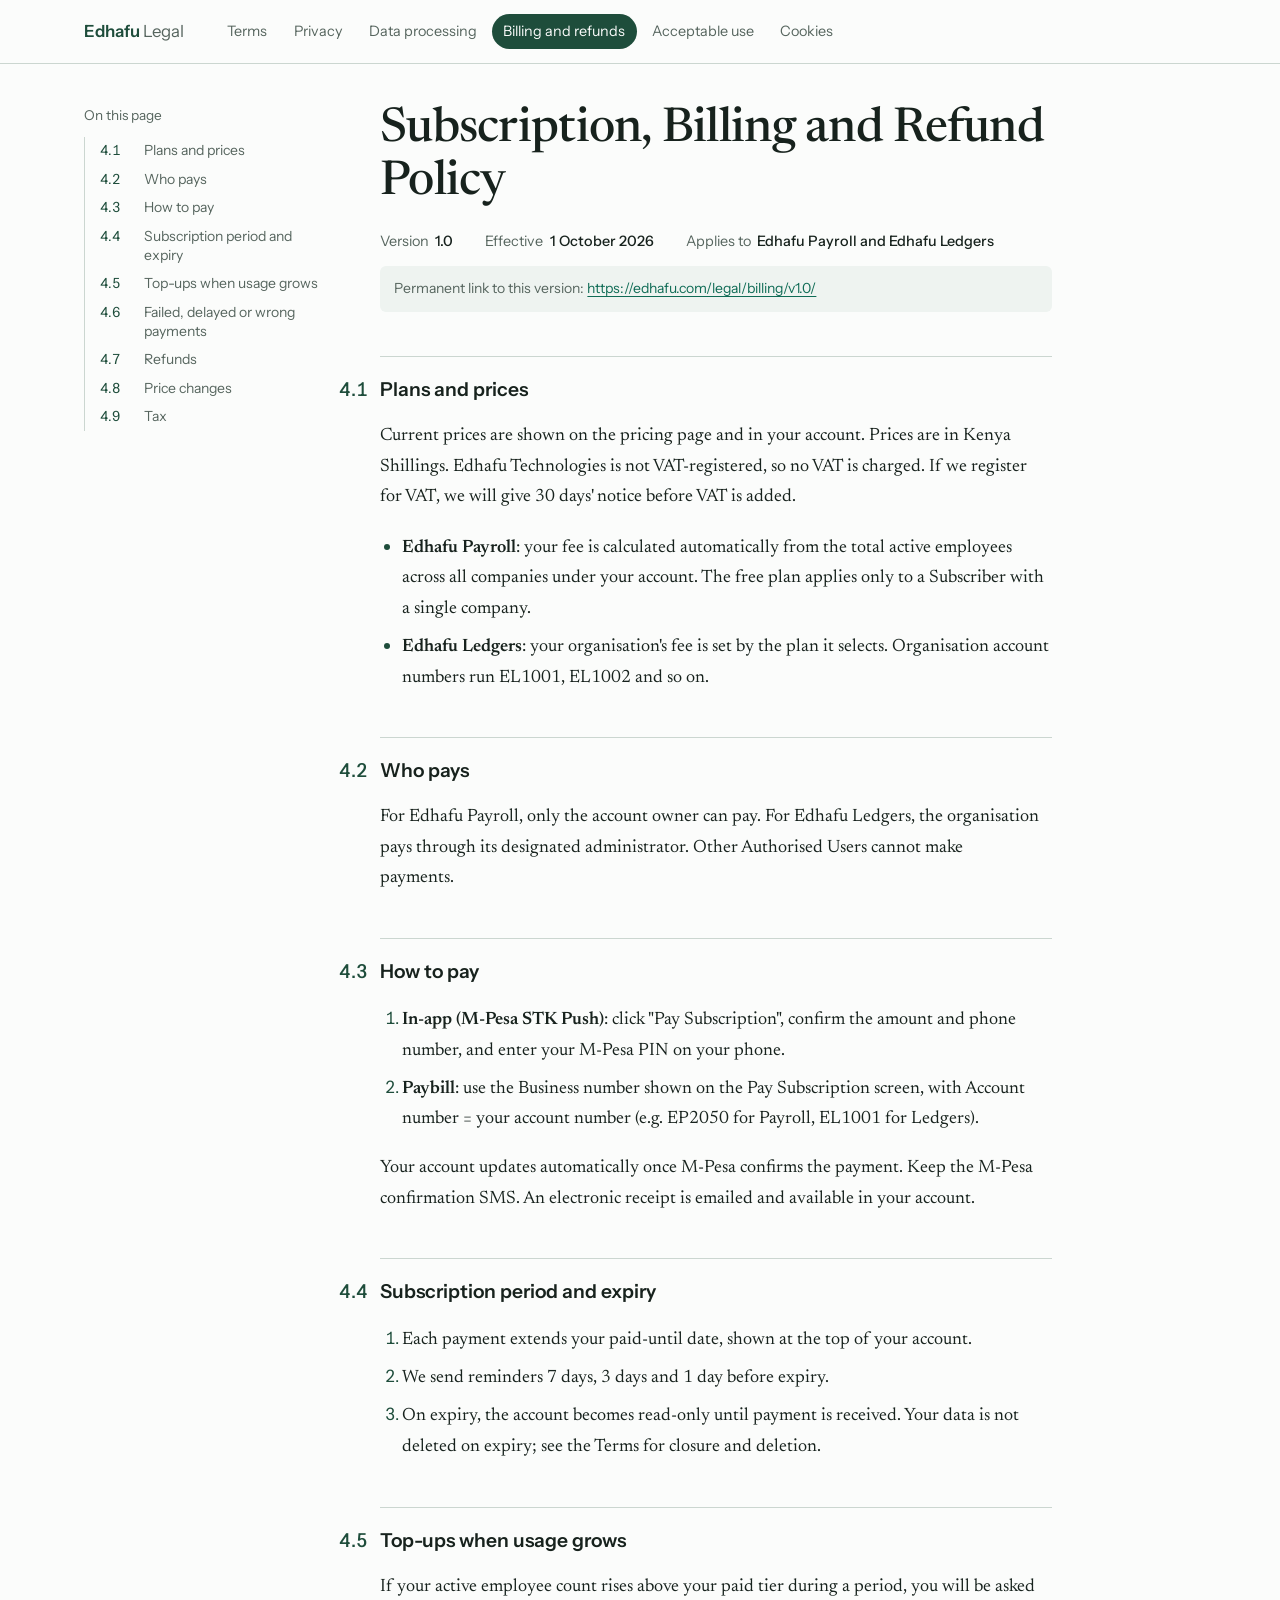
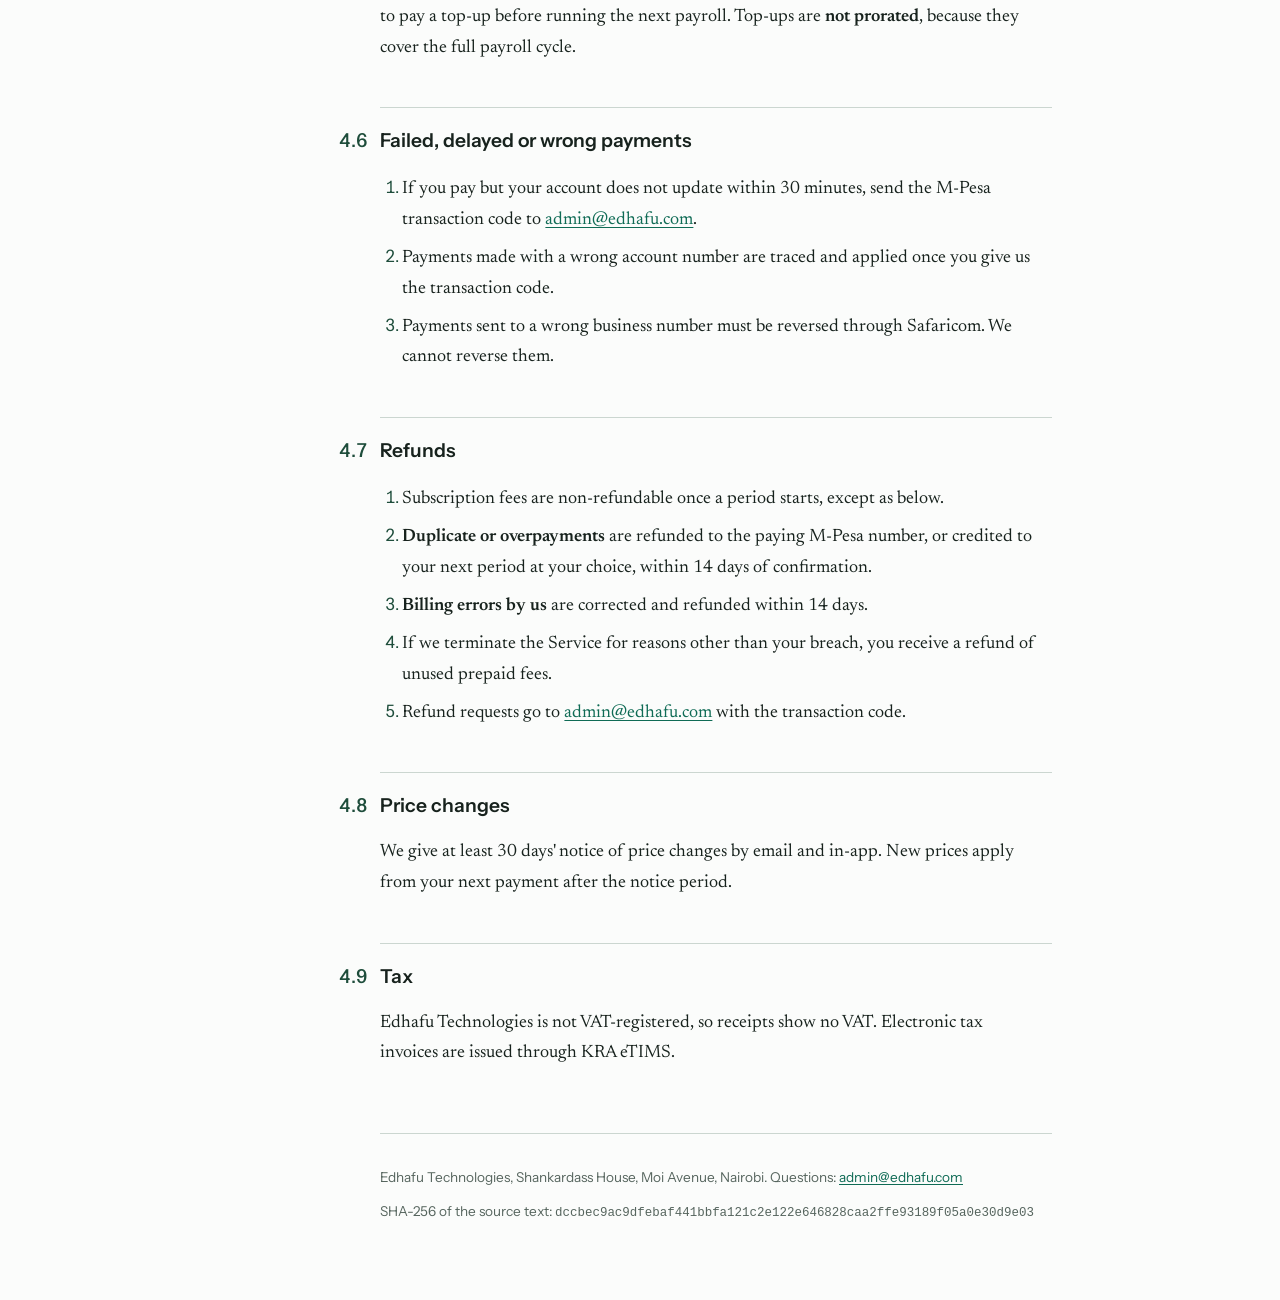
==== legal/billing/index.html @ 3db2291e "Add legal pages v1.0" ====
<!doctype html>
<html lang="en-KE">
<head>
<meta charset="utf-8">
<meta name="viewport" content="width=device-width, initial-scale=1, viewport-fit=cover">
<title>Subscription, Billing and Refund Policy | Edhafu</title>
<meta name="description" content="Edhafu Subscription, Billing and Refund Policy, version 1.0, effective 1 October 2026.">
<link rel="canonical" href="https://edhafu.com/legal/billing/">
<link rel="preconnect" href="https://fonts.googleapis.com">
<link rel="preconnect" href="https://fonts.gstatic.com" crossorigin>
<link href="https://fonts.googleapis.com/css2?family=Instrument+Sans:wght@400;500;600&family=Newsreader:opsz,wght@6..72,400;6..72,500;6..72,600&display=swap" rel="stylesheet">
<link rel="stylesheet" href="/legal/legal.css">
</head>
<body>
<header class="top">
  <div class="bar">
    <a class="brand" href="/legal/">Edhafu <span>Legal</span></a>
    <nav class="docs" aria-label="Legal documents"><a href="/legal/terms/">Terms</a><a href="/legal/privacy/">Privacy</a><a href="/legal/dpa/">Data processing</a><a href="/legal/billing/" aria-current="page">Billing and refunds</a><a href="/legal/aup/">Acceptable use</a><a href="/legal/cookies/">Cookies</a></nav>
  </div>
</header>
<div class="layout">
  <aside class="toc" aria-label="Sections"><p class="toc-h">On this page</p><ol><li><a href="#s4-1"><span>4.1</span>Plans and prices</a></li><li><a href="#s4-2"><span>4.2</span>Who pays</a></li><li><a href="#s4-3"><span>4.3</span>How to pay</a></li><li><a href="#s4-4"><span>4.4</span>Subscription period and expiry</a></li><li><a href="#s4-5"><span>4.5</span>Top-ups when usage grows</a></li><li><a href="#s4-6"><span>4.6</span>Failed, delayed or wrong payments</a></li><li><a href="#s4-7"><span>4.7</span>Refunds</a></li><li><a href="#s4-8"><span>4.8</span>Price changes</a></li><li><a href="#s4-9"><span>4.9</span>Tax</a></li></ol></aside>
  <main>
    <h1>Subscription, Billing and Refund Policy</h1>
    <dl class="meta">
      <div><dt>Version</dt><dd>1.0</dd></div>
      <div><dt>Effective</dt><dd><time datetime="2026-10-01">1 October 2026</time></dd></div>
      <div><dt>Applies to</dt><dd>Edhafu Payroll and Edhafu Ledgers</dd></div>
    </dl>
    <p class="pin">Permanent link to this version: <a href="/legal/billing/v1.0/">https://edhafu.com/legal/billing/v1.0/</a></p>
    <article class="doc"><h3 id="s4-1"><span class="num">4.1</span>Plans and prices</h3>
<p>Current prices are shown on the pricing page and in your account. Prices are in Kenya Shillings. Edhafu Technologies is not VAT-registered, so no VAT is charged. If we register for VAT, we will give 30 days' notice before VAT is added.</p>
<ul>
<li><strong>Edhafu Payroll</strong>: your fee is calculated automatically from the total active employees across all companies under your account. The free plan applies only to a Subscriber with a single company.</li>
<li><strong>Edhafu Ledgers</strong>: your organisation's fee is set by the plan it selects. Organisation account numbers run EL1001, EL1002 and so on.</li>
</ul>
<h3 id="s4-2"><span class="num">4.2</span>Who pays</h3>
<p>For Edhafu Payroll, only the account owner can pay. For Edhafu Ledgers, the organisation pays through its designated administrator. Other Authorised Users cannot make payments.</p>
<h3 id="s4-3"><span class="num">4.3</span>How to pay</h3>
<ol>
<li><strong>In-app (M-Pesa STK Push)</strong>: click "Pay Subscription", confirm the amount and phone number, and enter your M-Pesa PIN on your phone.</li>
<li><strong>Paybill</strong>: use the Business number shown on the Pay Subscription screen, with Account number = your account number (e.g. EP2050 for Payroll, EL1001 for Ledgers).</li>
</ol>
<p>Your account updates automatically once M-Pesa confirms the payment. Keep the M-Pesa confirmation SMS. An electronic receipt is emailed and available in your account.</p>
<h3 id="s4-4"><span class="num">4.4</span>Subscription period and expiry</h3>
<ol>
<li>Each payment extends your paid-until date, shown at the top of your account.</li>
<li>We send reminders 7 days, 3 days and 1 day before expiry.</li>
<li>On expiry, the account becomes read-only until payment is received. Your data is not deleted on expiry; see the Terms for closure and deletion.</li>
</ol>
<h3 id="s4-5"><span class="num">4.5</span>Top-ups when usage grows</h3>
<p>If your active employee count rises above your paid tier during a period, you will be asked to pay a top-up before running the next payroll. Top-ups are <strong>not prorated</strong>, because they cover the full payroll cycle.</p>
<h3 id="s4-6"><span class="num">4.6</span>Failed, delayed or wrong payments</h3>
<ol>
<li>If you pay but your account does not update within 30 minutes, send the M-Pesa transaction code to <a href="mailto:admin@edhafu.com">admin@edhafu.com</a>.</li>
<li>Payments made with a wrong account number are traced and applied once you give us the transaction code.</li>
<li>Payments sent to a wrong business number must be reversed through Safaricom. We cannot reverse them.</li>
</ol>
<h3 id="s4-7"><span class="num">4.7</span>Refunds</h3>
<ol>
<li>Subscription fees are non-refundable once a period starts, except as below.</li>
<li><strong>Duplicate or overpayments</strong> are refunded to the paying M-Pesa number, or credited to your next period at your choice, within 14 days of confirmation.</li>
<li><strong>Billing errors by us</strong> are corrected and refunded within 14 days.</li>
<li>If we terminate the Service for reasons other than your breach, you receive a refund of unused prepaid fees.</li>
<li>Refund requests go to <a href="mailto:admin@edhafu.com">admin@edhafu.com</a> with the transaction code.</li>
</ol>
<h3 id="s4-8"><span class="num">4.8</span>Price changes</h3>
<p>We give at least 30 days' notice of price changes by email and in-app. New prices apply from your next payment after the notice period.</p>
<h3 id="s4-9"><span class="num">4.9</span>Tax</h3>
<p>Edhafu Technologies is not VAT-registered, so receipts show no VAT. Electronic tax invoices are issued through KRA eTIMS.</p></article>
    <footer class="foot">
      <p>Edhafu Technologies, Shankardass House, Moi Avenue, Nairobi. Questions: <a href="mailto:admin@edhafu.com">admin@edhafu.com</a></p>
      <p class="hash">SHA-256 of the source text: <code>dccbec9ac9dfebaf441bbfa121c2e122e646828caa2ffe93189f05a0e30d9e03</code></p>
    </footer>
  </main>
</div>
</body>
</html>
---- legal/legal.css ----
:root {
  --ink: #17221d;
  --muted: #56655e;
  --page: #fbfcfb;
  --panel: #eef3f0;
  --rule: #cbd6d0;
  --green: #1e4d3b;
  --link: #0f6b55;
  --serif: "Newsreader", Georgia, "Times New Roman", serif;
  --sans: "Instrument Sans", system-ui, -apple-system, "Segoe UI", Roboto, sans-serif;
  box-sizing: border-box;
  padding-top: env(safe-area-inset-top, 0px);
  padding-bottom: env(safe-area-inset-bottom, 0px);
}
@media (prefers-color-scheme: dark) {
  :root {
    --ink: #e4ebe7; --muted: #9fb0a8; --page: #121916; --panel: #1b2520;
    --rule: #2e3c35; --green: #7fc4a4; --link: #8fd6b6;
  }
}
*, *::before, *::after { box-sizing: inherit; }
html { scroll-padding-top: calc(env(safe-area-inset-top, 0px) + 5rem); }
body {
  margin: 0; background: var(--page); color: var(--ink);
  font: 400 1.125rem/1.7 var(--serif);
  -webkit-text-size-adjust: 100%;
}
a { color: var(--link); text-underline-offset: 0.18em; }
a:focus-visible { outline: 2px solid var(--link); outline-offset: 2px; border-radius: 2px; }

/* Header */
.top {
  position: sticky; top: env(safe-area-inset-top, 0px); z-index: 5;
  background: var(--page); border-bottom: 1px solid var(--rule);
}
.bar {
  max-width: 72rem; margin: 0 auto; padding: 0.85rem 1.25rem;
  display: flex; align-items: center; gap: 2rem; font-family: var(--sans);
}
.brand { font-weight: 600; font-size: 1.05rem; color: var(--green); text-decoration: none; white-space: nowrap; }
.brand span { font-weight: 400; color: var(--muted); }
.docs { display: flex; gap: 0.25rem; overflow-x: auto; scrollbar-width: none; }
.docs::-webkit-scrollbar { display: none; }
.docs a {
  font-size: 0.9rem; color: var(--muted); text-decoration: none; white-space: nowrap;
  padding: 0.35rem 0.7rem; border-radius: 999px;
}
.docs a:hover { color: var(--ink); background: var(--panel); }
.docs a[aria-current="page"] { color: var(--page); background: var(--green); }

/* Layout */
.layout {
  max-width: 72rem; margin: 0 auto; padding: 2.5rem 1.25rem 4rem;
  display: grid; grid-template-columns: 15rem minmax(0, 1fr); gap: 3.5rem;
}
.toc { position: sticky; top: 5.5rem; align-self: start; max-height: calc(100vh - 7rem); overflow-y: auto; font-family: var(--sans); }
.toc-h { font-size: 0.85rem; color: var(--muted); margin: 0 0 0.6rem; }
.toc ol { list-style: none; margin: 0; padding: 0; border-left: 1px solid var(--rule); }
.toc a {
  display: flex; gap: 0.6rem; padding: 0.3rem 0 0.3rem 0.9rem; margin-left: -1px;
  font-size: 0.875rem; line-height: 1.35; color: var(--muted); text-decoration: none;
  border-left: 2px solid transparent;
}
.toc a span { min-width: 2.1rem; color: var(--green); font-variant-numeric: tabular-nums; }
.toc a:hover { color: var(--ink); border-left-color: var(--green); }

main { min-width: 0; max-width: 42rem; }
h1 {
  font: 500 clamp(2.1rem, 4.5vw, 3rem)/1.1 var(--serif);
  letter-spacing: -0.015em; margin: 0 0 1.25rem; color: var(--ink);
}
.meta { display: flex; flex-wrap: wrap; gap: 0.5rem 2rem; margin: 0 0 0.75rem; font-family: var(--sans); font-size: 0.9rem; }
.meta div { display: flex; gap: 0.4rem; }
.meta dt { color: var(--muted); }
.meta dd { margin: 0; font-weight: 500; }
.pin {
  font-family: var(--sans); font-size: 0.875rem; color: var(--muted);
  background: var(--panel); padding: 0.7rem 0.9rem; border-radius: 6px; margin: 0 0 2.5rem;
  overflow-wrap: anywhere;
}

/* Document body: clause numbers hang in the margin like a statute */
.doc h3 {
  position: relative; font: 600 1.2rem/1.35 var(--sans); color: var(--ink);
  margin: 2.75rem 0 0.75rem; padding-top: 1.25rem; border-top: 1px solid var(--rule);
}
.doc h3 .num {
  position: absolute; left: -4.25rem; width: 3.5rem; text-align: right;
  color: var(--green); font-weight: 500; font-variant-numeric: tabular-nums;
}
.doc p, .doc li { max-width: 66ch; }
.doc ol, .doc ul { padding-left: 1.4rem; }
.doc li { margin: 0.35rem 0; }
.doc li::marker { color: var(--green); font-family: var(--sans); font-size: 0.95em; }
.doc strong { font-weight: 600; }

.tablewrap { overflow-x: auto; margin: 1.25rem 0 1.5rem; border: 1px solid var(--rule); border-radius: 6px; }
table { border-collapse: collapse; width: 100%; font: 400 0.9rem/1.5 var(--sans); }
th, td { text-align: left; vertical-align: top; padding: 0.65rem 0.8rem; border-bottom: 1px solid var(--rule); }
th { background: var(--panel); font-weight: 600; white-space: nowrap; }
tr:last-child td { border-bottom: 0; }

.foot { margin-top: 4rem; padding-top: 1.25rem; border-top: 1px solid var(--rule); font: 0.85rem/1.5 var(--sans); color: var(--muted); }
.hash code { font-size: 0.78rem; word-break: break-all; overflow-wrap: anywhere; }
main { width: 100%; }

/* Hub */
.hub { max-width: 42rem; margin: 0 auto; padding: 3rem 1.25rem 4rem; }
.lead { color: var(--muted); max-width: 60ch; }
.list { list-style: none; padding: 0; margin: 2rem 0 0; border-top: 1px solid var(--rule); }
.list li { display: flex; justify-content: space-between; gap: 1rem; flex-wrap: wrap; padding: 1rem 0; border-bottom: 1px solid var(--rule); }
.list a { text-decoration: none; font-size: 1.2rem; }
.list a strong { font-weight: 500; }
.list span { font: 0.85rem/2 var(--sans); color: var(--muted); }

@media (max-width: 960px) {
  .layout { grid-template-columns: minmax(0, 1fr); gap: 0; padding-top: 1.75rem; }
  .toc { display: none; }
  main { margin: 0 auto; }
  .doc h3 .num { position: static; display: inline-block; width: auto; margin-right: 0.6rem; }
}
@media (max-width: 640px) {
  body { font-size: 1.0625rem; }
  .bar { flex-direction: column; align-items: flex-start; gap: 0.6rem; }
  .docs { width: 100%; }
}
@media (prefers-reduced-motion: no-preference) { html { scroll-behavior: smooth; } }
@media print {
  .top, .toc, .pin { display: none; }
  body { background: #fff; color: #000; font-size: 11pt; }
  .layout { display: block; padding: 0; }
  .doc h3 .num { position: static; margin-right: 0.5rem; }
  a { color: #000; }
}
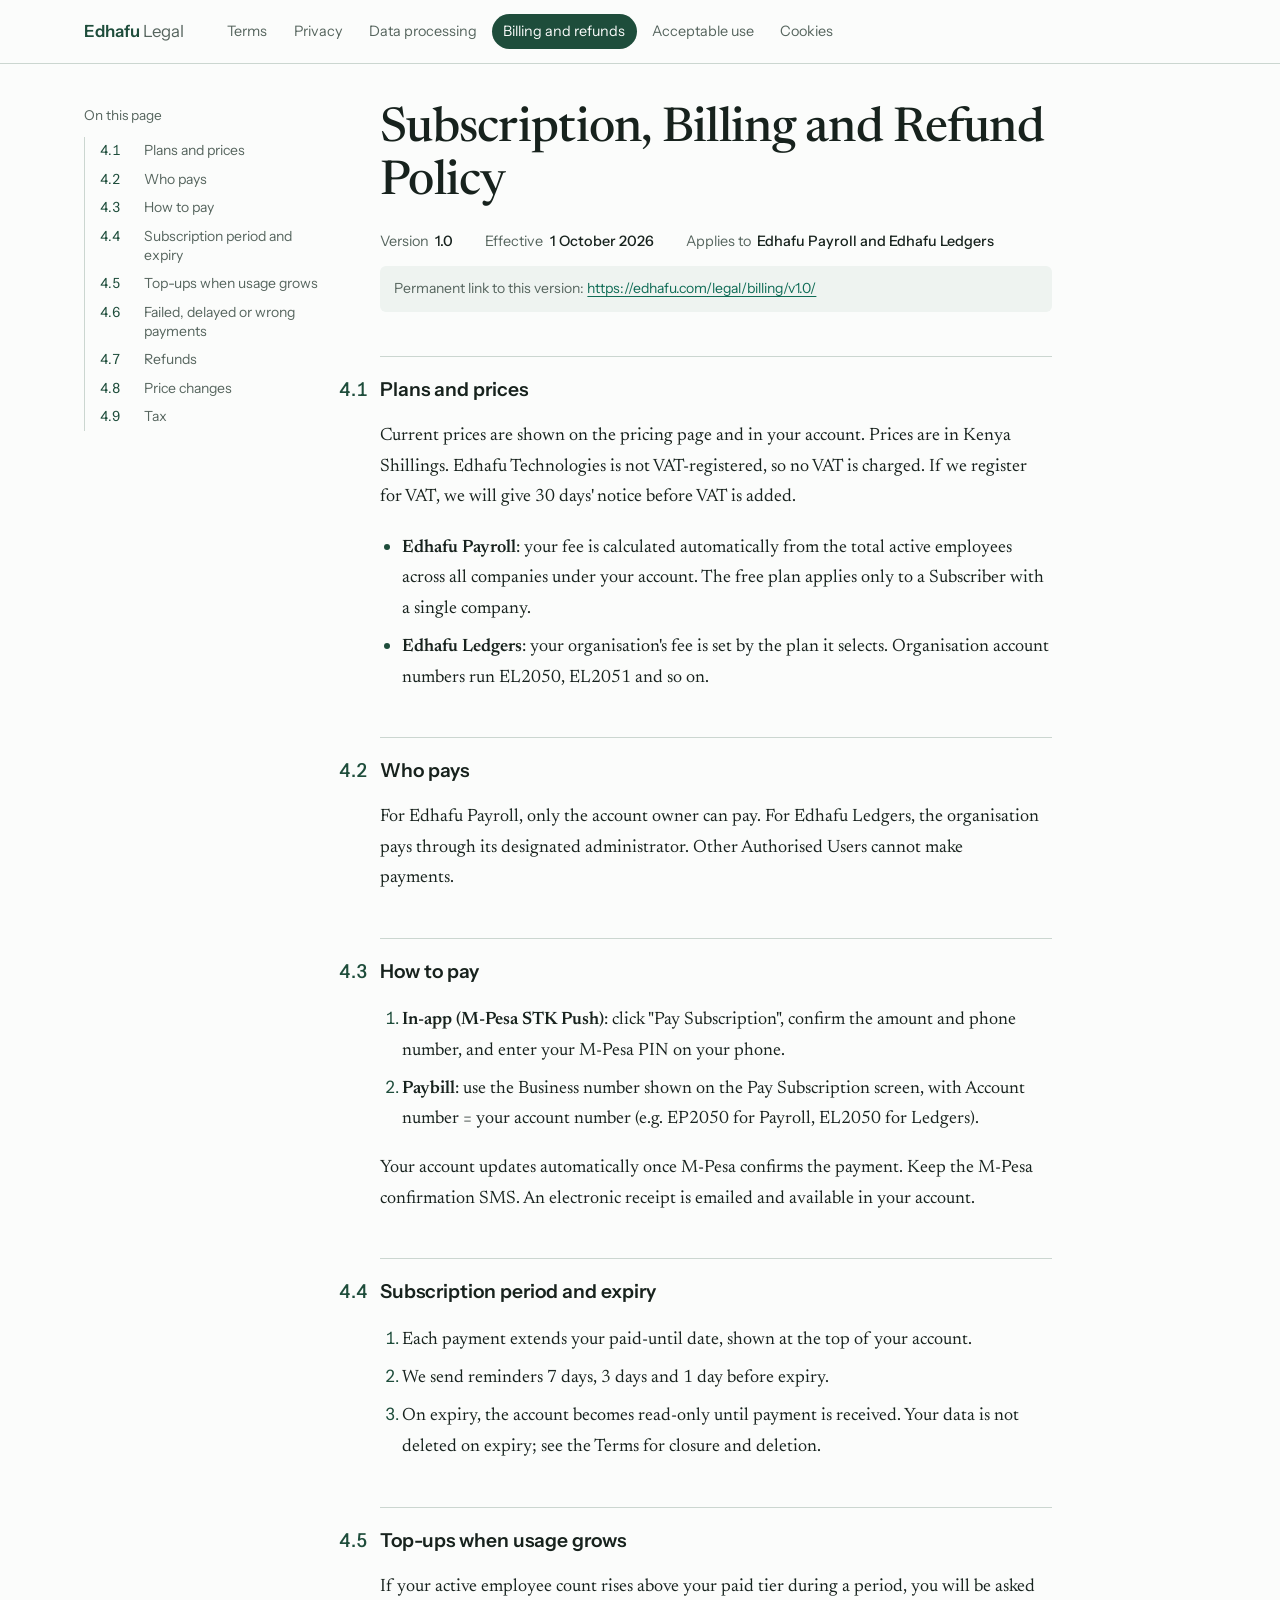
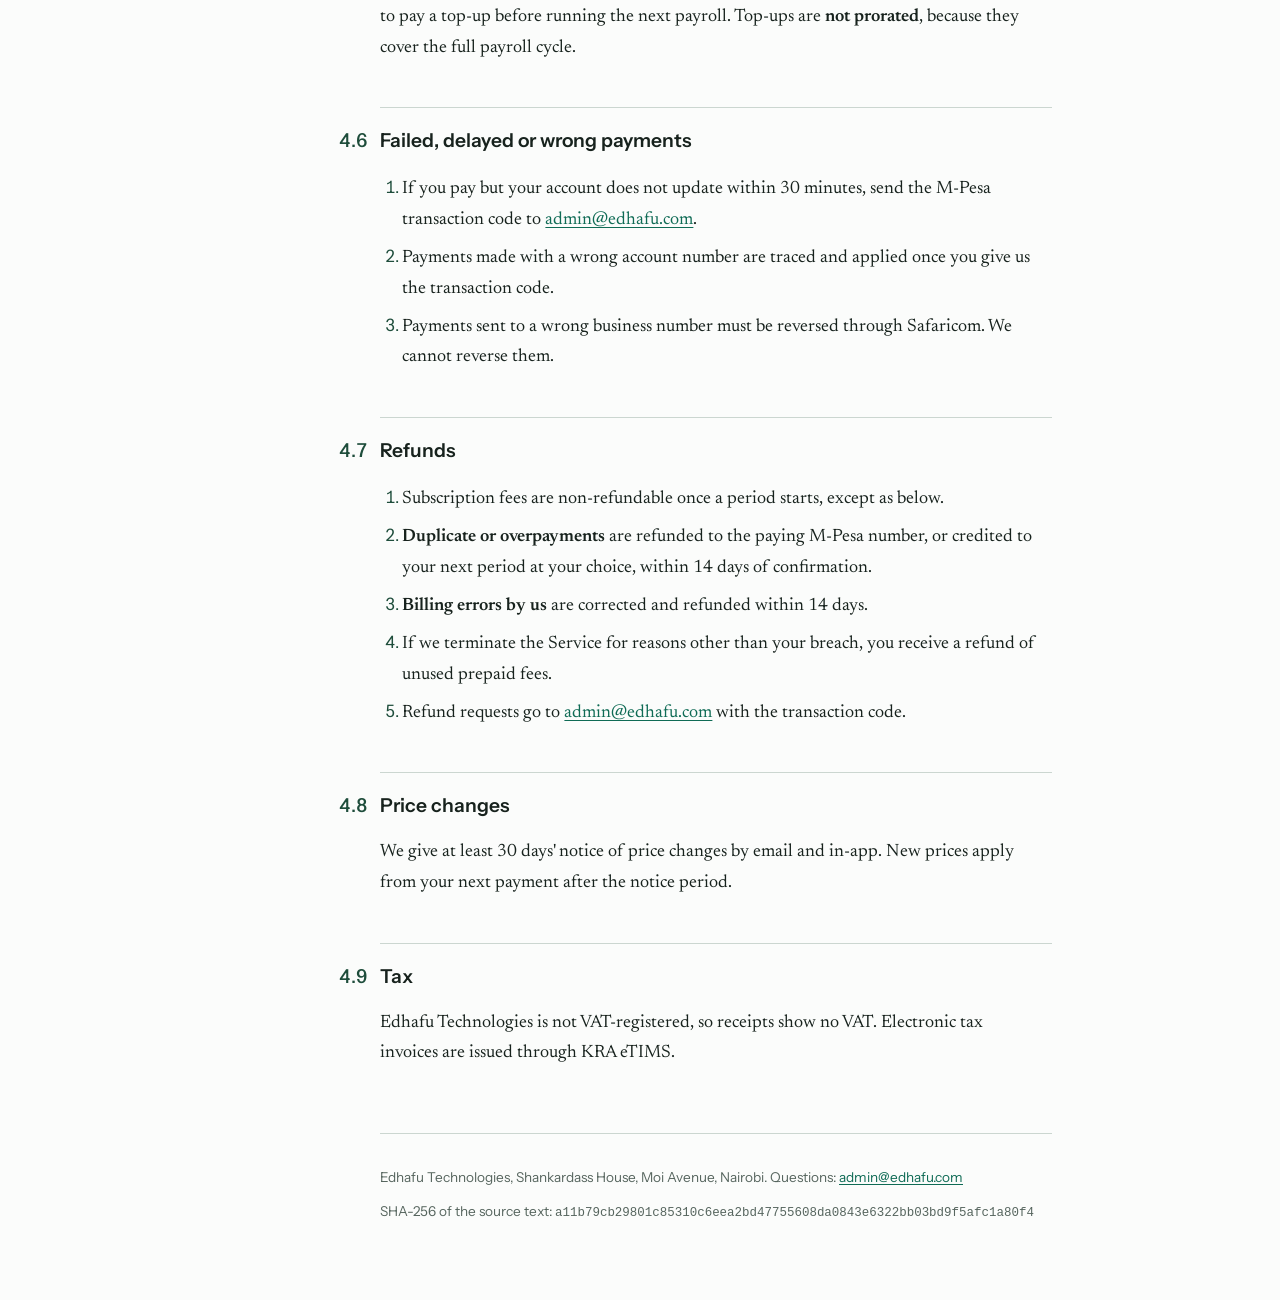
==== commit 399bfa6a: "Legal links script and billing fix" ====
--- a/legal/billing/index.html
+++ b/legal/billing/index.html
@@ -32,14 +32,14 @@
 <p>Current prices are shown on the pricing page and in your account. Prices are in Kenya Shillings. Edhafu Technologies is not VAT-registered, so no VAT is charged. If we register for VAT, we will give 30 days' notice before VAT is added.</p>
 <ul>
 <li><strong>Edhafu Payroll</strong>: your fee is calculated automatically from the total active employees across all companies under your account. The free plan applies only to a Subscriber with a single company.</li>
-<li><strong>Edhafu Ledgers</strong>: your organisation's fee is set by the plan it selects. Organisation account numbers run EL1001, EL1002 and so on.</li>
+<li><strong>Edhafu Ledgers</strong>: your organisation's fee is set by the plan it selects. Organisation account numbers run EL2050, EL2051 and so on.</li>
 </ul>
 <h3 id="s4-2"><span class="num">4.2</span>Who pays</h3>
 <p>For Edhafu Payroll, only the account owner can pay. For Edhafu Ledgers, the organisation pays through its designated administrator. Other Authorised Users cannot make payments.</p>
 <h3 id="s4-3"><span class="num">4.3</span>How to pay</h3>
 <ol>
 <li><strong>In-app (M-Pesa STK Push)</strong>: click "Pay Subscription", confirm the amount and phone number, and enter your M-Pesa PIN on your phone.</li>
-<li><strong>Paybill</strong>: use the Business number shown on the Pay Subscription screen, with Account number = your account number (e.g. EP2050 for Payroll, EL1001 for Ledgers).</li>
+<li><strong>Paybill</strong>: use the Business number shown on the Pay Subscription screen, with Account number = your account number (e.g. EP2050 for Payroll, EL2050 for Ledgers).</li>
 </ol>
 <p>Your account updates automatically once M-Pesa confirms the payment. Keep the M-Pesa confirmation SMS. An electronic receipt is emailed and available in your account.</p>
 <h3 id="s4-4"><span class="num">4.4</span>Subscription period and expiry</h3>
@@ -70,7 +70,7 @@
 <p>Edhafu Technologies is not VAT-registered, so receipts show no VAT. Electronic tax invoices are issued through KRA eTIMS.</p></article>
     <footer class="foot">
       <p>Edhafu Technologies, Shankardass House, Moi Avenue, Nairobi. Questions: <a href="mailto:admin@edhafu.com">admin@edhafu.com</a></p>
-      <p class="hash">SHA-256 of the source text: <code>dccbec9ac9dfebaf441bbfa121c2e122e646828caa2ffe93189f05a0e30d9e03</code></p>
+      <p class="hash">SHA-256 of the source text: <code>a11b79cb29801c85310c6eea2bd47755608da0843e6322bb03bd9f5afc1a80f4</code></p>
     </footer>
   </main>
 </div>
